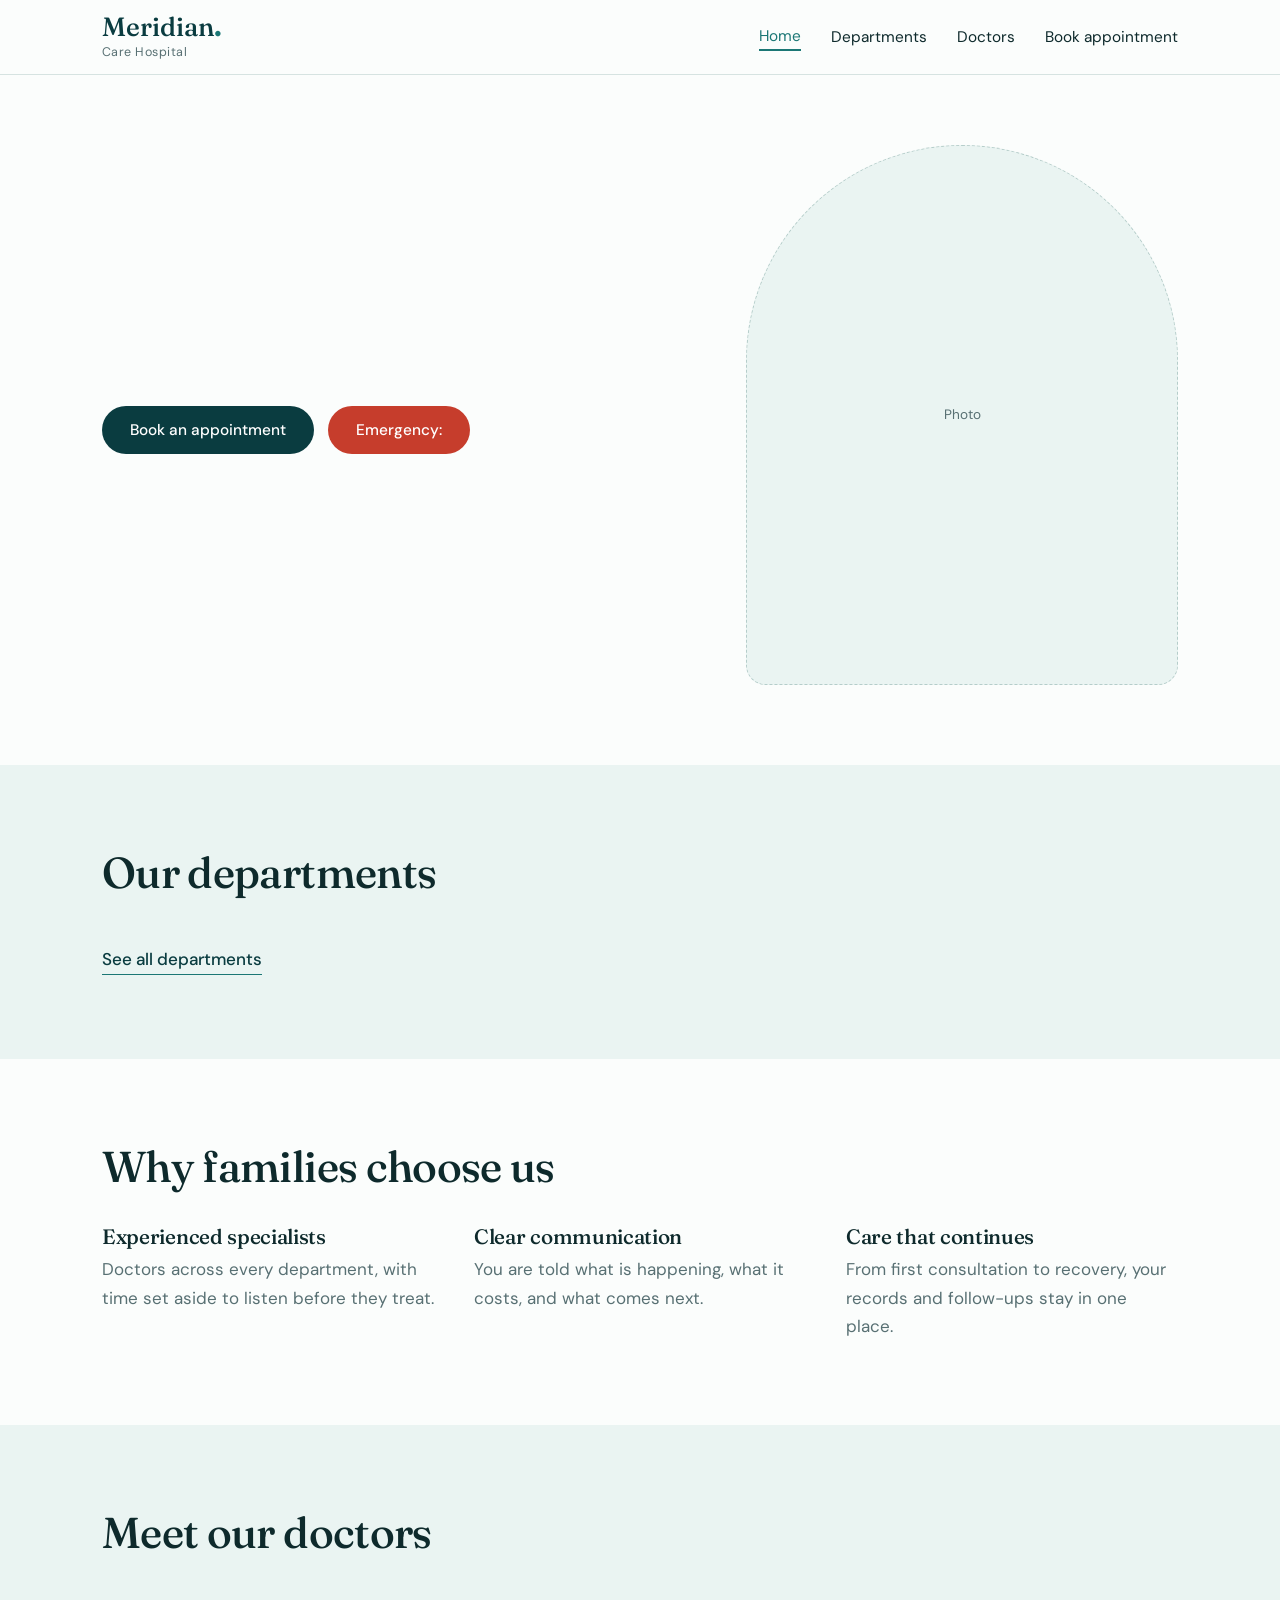
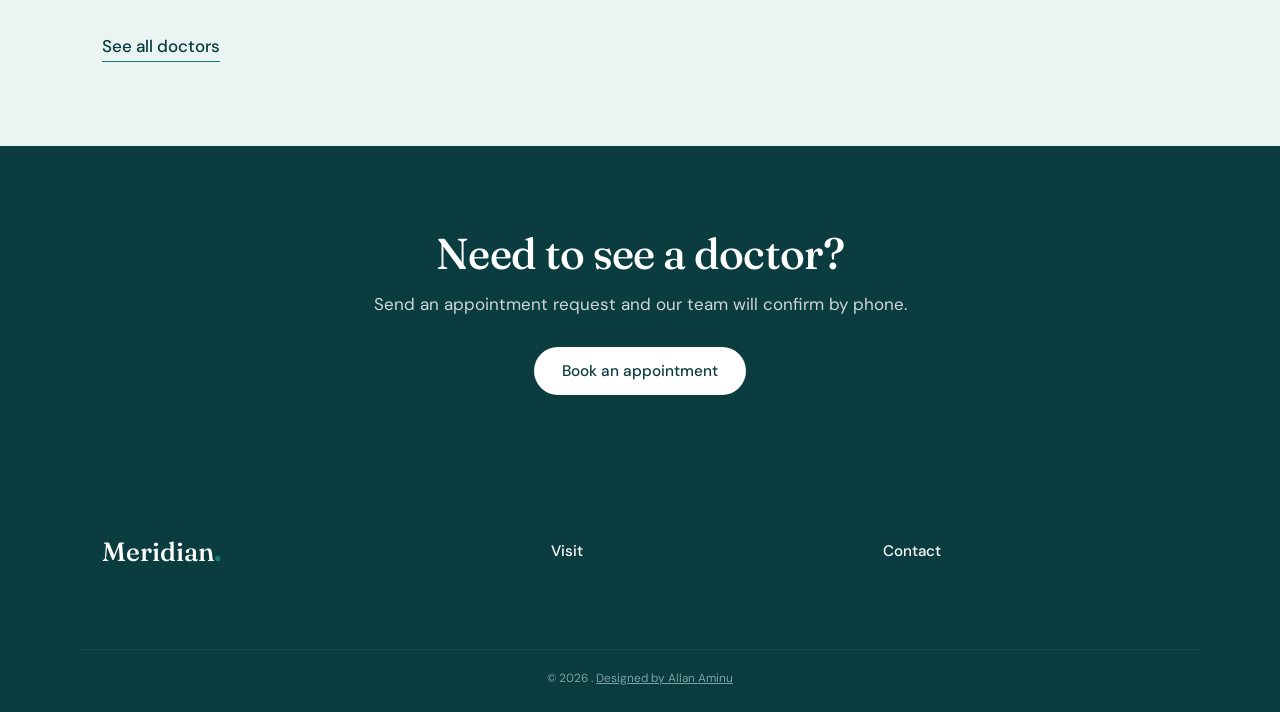
==== index.html @ 2beaf829 "Add files via upload" ====
<!doctype html><html lang="en"><head><meta charset="utf-8"><meta name="viewport" content="width=device-width,initial-scale=1"><title>Meridian Care Hospital</title><link rel="preconnect" href="https://fonts.googleapis.com"><link href="https://fonts.googleapis.com/css2?family=DM+Sans:wght@400;500&family=Fraunces:wght@400;500&display=swap" rel="stylesheet"><link rel="stylesheet" href="style.css"></head><body data-p="home"><header id="h"></header><section class="w hero"><div><h1 id="hl"></h1><p class="lead" id="st"></p><div class="row"><a class="btn" href="contact.html">Book an appointment</a><a class="btn r" id="em" href="#"></a></div></div><div id="hi"></div></section>
<section class="sec alt"><div class="w"><h2>Our departments</h2><div class="lst" id="dep"></div><p style="margin-top:26px"><a class="lk" href="departments.html">See all departments</a></p></div></section>
<section class="sec"><div class="w"><h2>Why families choose us</h2><div class="why"><div><h3>Experienced specialists</h3><p>Doctors across every department, with time set aside to listen before they treat.</p></div><div><h3>Clear communication</h3><p>You are told what is happening, what it costs, and what comes next.</p></div><div><h3>Care that continues</h3><p>From first consultation to recovery, your records and follow-ups stay in one place.</p></div></div></div></section>
<section class="sec alt"><div class="w"><h2>Meet our doctors</h2><div class="g" id="doc"></div><p style="margin-top:26px"><a class="lk" href="doctors.html">See all doctors</a></p></div></section>
<section class="sec band"><div class="w"><h2>Need to see a doctor?</h2><p>Send an appointment request and our team will confirm by phone.</p><a class="btn" style="background:#fff;color:var(--deep)" href="contact.html">Book an appointment</a></div></section><footer id="f"></footer><script src="app.js"></script></body></html>
---- style.css ----
:root{--ink:#0e2a2c;--mut:#587073;--sea:#1b7775;--deep:#0a3c40;--mist:#eaf4f2;--line:#d6e3e1;--red:#c63d2c}
*{box-sizing:border-box;margin:0}
body{font:17px/1.7 'DM Sans',system-ui,sans-serif;color:var(--ink);background:#fbfdfc}
h1,h2,h3{font-family:Fraunces,Georgia,serif;font-weight:500;line-height:1.12;letter-spacing:-.015em}
h1{font-size:clamp(2.5rem,6.2vw,4.4rem)}h2{font-size:clamp(1.8rem,4vw,2.7rem);margin-bottom:34px}h3{font-size:1.3rem;margin-bottom:6px}
a{color:inherit;text-decoration:none}:focus-visible{outline:3px solid var(--sea);outline-offset:3px}
.w{max-width:1120px;margin:auto;padding:0 22px}
header{position:sticky;top:0;z-index:9;background:#fbfdfc;border-bottom:1px solid var(--line)}
.bar{display:flex;align-items:center;justify-content:space-between;height:74px}
.logo{font:500 1.65rem/1 Fraunces,serif;color:var(--deep)}.logo b{color:var(--sea)}.logo small{display:block;font:400 .78rem 'DM Sans';color:var(--mut);margin-top:4px;letter-spacing:.04em}
nav{display:flex;gap:30px;align-items:center;font-size:.96rem}nav a.on{color:var(--sea);border-bottom:2px solid var(--sea)}nav a:hover{color:var(--sea)}
.mb{display:none;background:none;border:1px solid var(--line);border-radius:99px;padding:8px 18px;font:inherit;cursor:pointer}
.btn{display:inline-block;padding:14px 28px;border-radius:99px;background:var(--deep);color:#fff;font:500 .96rem 'DM Sans';border:0;cursor:pointer}
.btn:hover{background:var(--sea)}.btn.o{background:none;color:var(--deep);border:1.5px solid var(--deep)}.btn.o:hover{background:var(--deep);color:#fff}.btn.r{background:var(--red)}
.row{display:flex;gap:14px;flex-wrap:wrap;margin-top:30px}
.hero{display:grid;grid-template-columns:1.15fr .85fr;gap:60px;align-items:center;padding:70px 22px 80px}
.lead{font-size:1.2rem;color:var(--mut);max-width:34em;margin-top:22px}
.hi{width:100%;aspect-ratio:4/5;object-fit:cover;border-radius:240px 240px 22px 22px;display:block}
.ph{display:grid;place-items:center;background:var(--mist);color:var(--mut);font-size:.85rem;border:1px dashed #b5cdca;aspect-ratio:4/3;width:100%}
.ph.hi{aspect-ratio:4/5}
.sec{padding:84px 0}.alt{background:var(--mist)}
.lst a{display:grid;grid-template-columns:1fr 1.5fr auto;gap:28px;align-items:center;padding:24px 8px;border-top:1px solid var(--line)}
.lst a:last-child{border-bottom:1px solid var(--line)}.lst a:hover{background:#fff}
.lst h3{margin:0}.lst p{color:var(--mut)}.lst span{color:var(--sea);font-weight:500}
.lst img{width:64px;height:64px;object-fit:cover;border-radius:50%;margin-right:16px;vertical-align:middle}
.g{display:grid;gap:26px;grid-template-columns:repeat(auto-fill,minmax(250px,1fr))}
.dr{background:#fff;border-radius:22px 22px 8px 8px;overflow:hidden;border:1px solid var(--line)}
.dr img,.dr .ph{aspect-ratio:1/1;object-fit:cover;display:block;border:0;border-bottom:1px solid var(--line)}
.dr .b{padding:20px 22px 24px}.t{color:var(--sea);font-weight:500;margin-bottom:8px}.fee{margin-top:10px;font-size:.92rem}
.lk{display:inline-block;margin-top:14px;color:var(--deep);font-weight:500;border-bottom:1.5px solid var(--sea)}
.why{display:grid;grid-template-columns:repeat(auto-fit,minmax(240px,1fr));gap:40px}.why p{color:var(--mut)}
.band{background:var(--deep);color:#fff;text-align:center}.band h2{margin-bottom:12px}.band p{opacity:.8;margin-bottom:28px}
.top{background:var(--mist);padding:64px 0 52px}.top h1{font-size:clamp(2.2rem,5vw,3.4rem)}.top p{color:var(--mut);margin-top:12px;max-width:36em}
.two{display:grid;grid-template-columns:1.2fr .8fr;gap:56px}
.fm label{display:block;font-size:.88rem;color:var(--mut);margin-bottom:16px}
.fm input,.fm select,.fm textarea{display:block;width:100%;margin-top:6px;padding:13px 15px;border:1px solid var(--line);border-radius:12px;font:inherit;color:var(--ink);background:#fff}
.ci p{margin-bottom:18px}.ci b{display:block;font-weight:500;color:var(--sea)}
footer{background:var(--deep);color:#cfe3e1;padding:60px 0 24px;font-size:.95rem}
.fg{display:grid;grid-template-columns:1.4fr 1fr 1fr;gap:36px}footer h4{color:#fff;font-weight:500;margin-bottom:10px}footer .logo{color:#fff}
.cr{font-size:.74rem;opacity:.6;text-align:center;margin-top:40px;padding-top:18px;border-top:1px solid rgba(255,255,255,.14)}.cr a{text-decoration:underline}
@media(max-width:820px){.mb{display:block}nav{display:none;position:absolute;top:74px;left:0;right:0;background:#fbfdfc;flex-direction:column;align-items:flex-start;padding:22px;border-bottom:1px solid var(--line)}nav.open{display:flex}
.hero,.two,.fg{grid-template-columns:1fr}.hero{padding-top:44px;gap:40px}.lst a{grid-template-columns:1fr;gap:6px}.sec{padding:60px 0}}
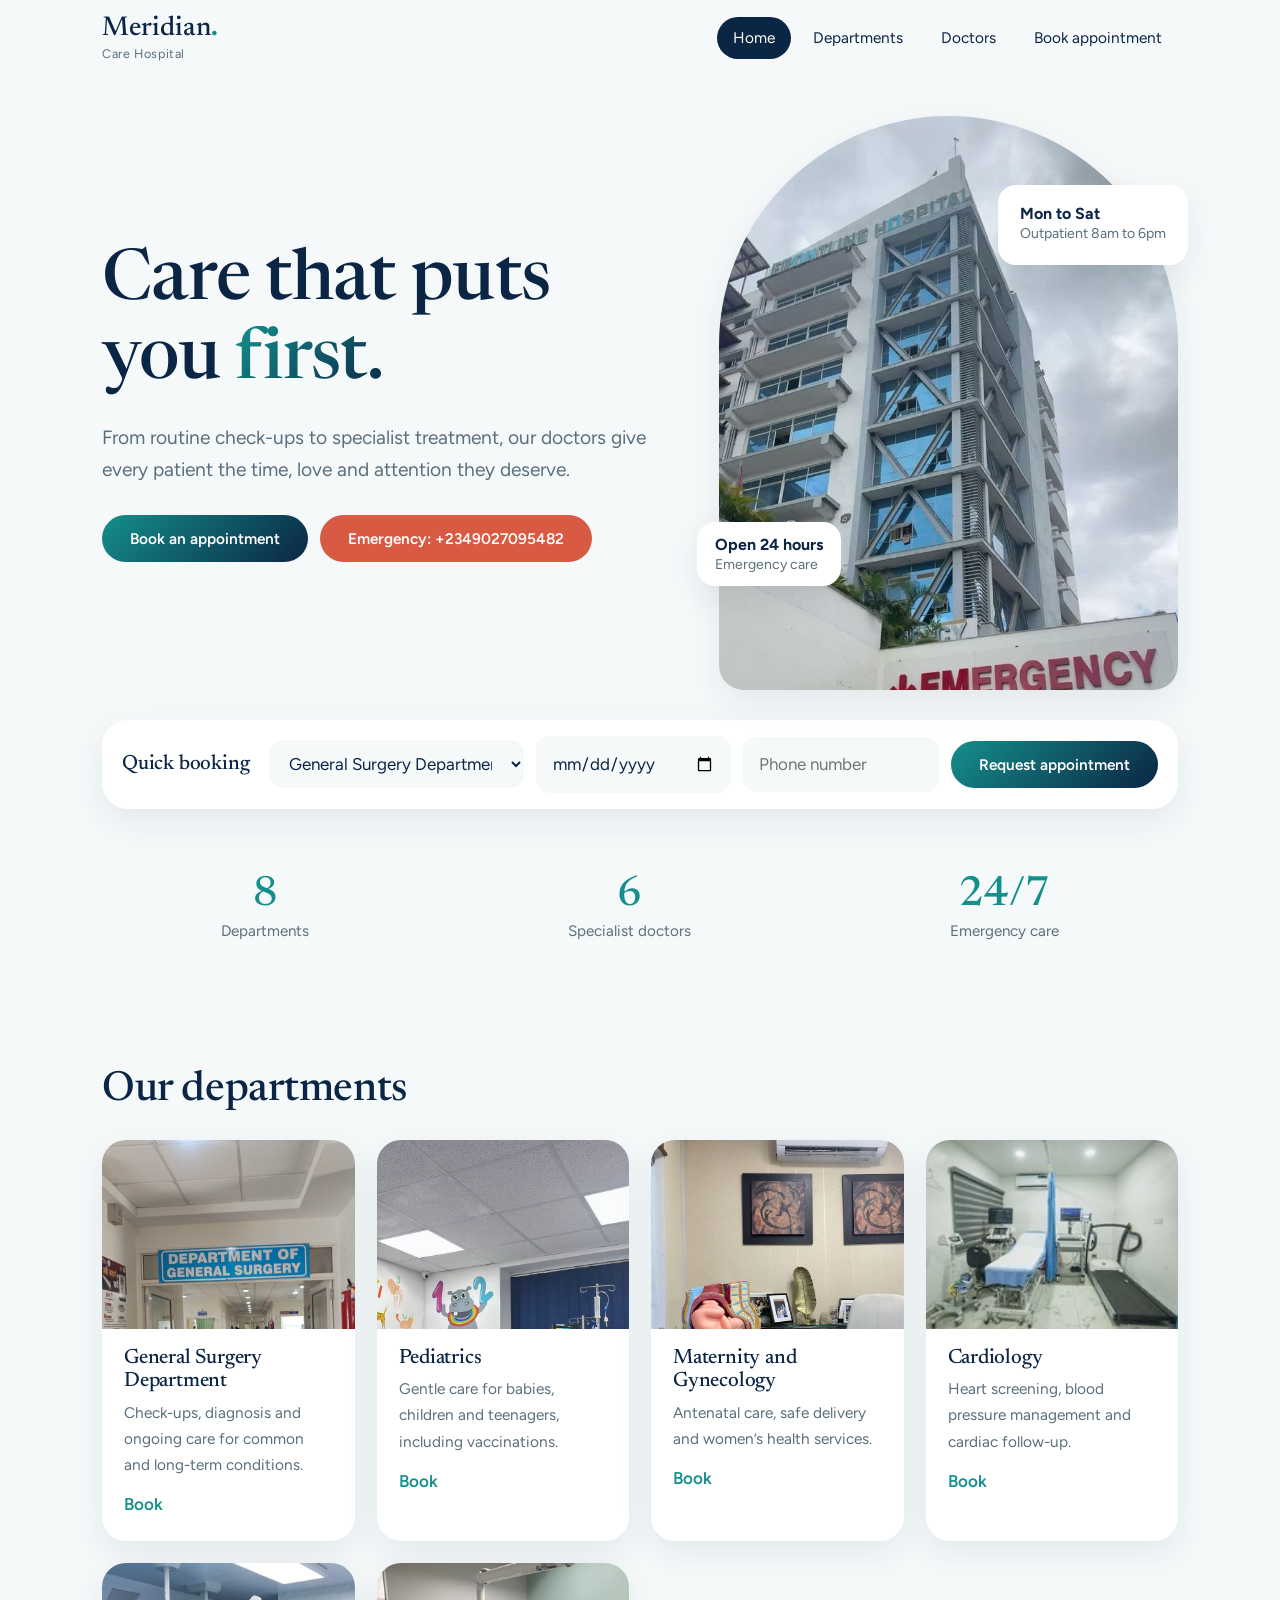
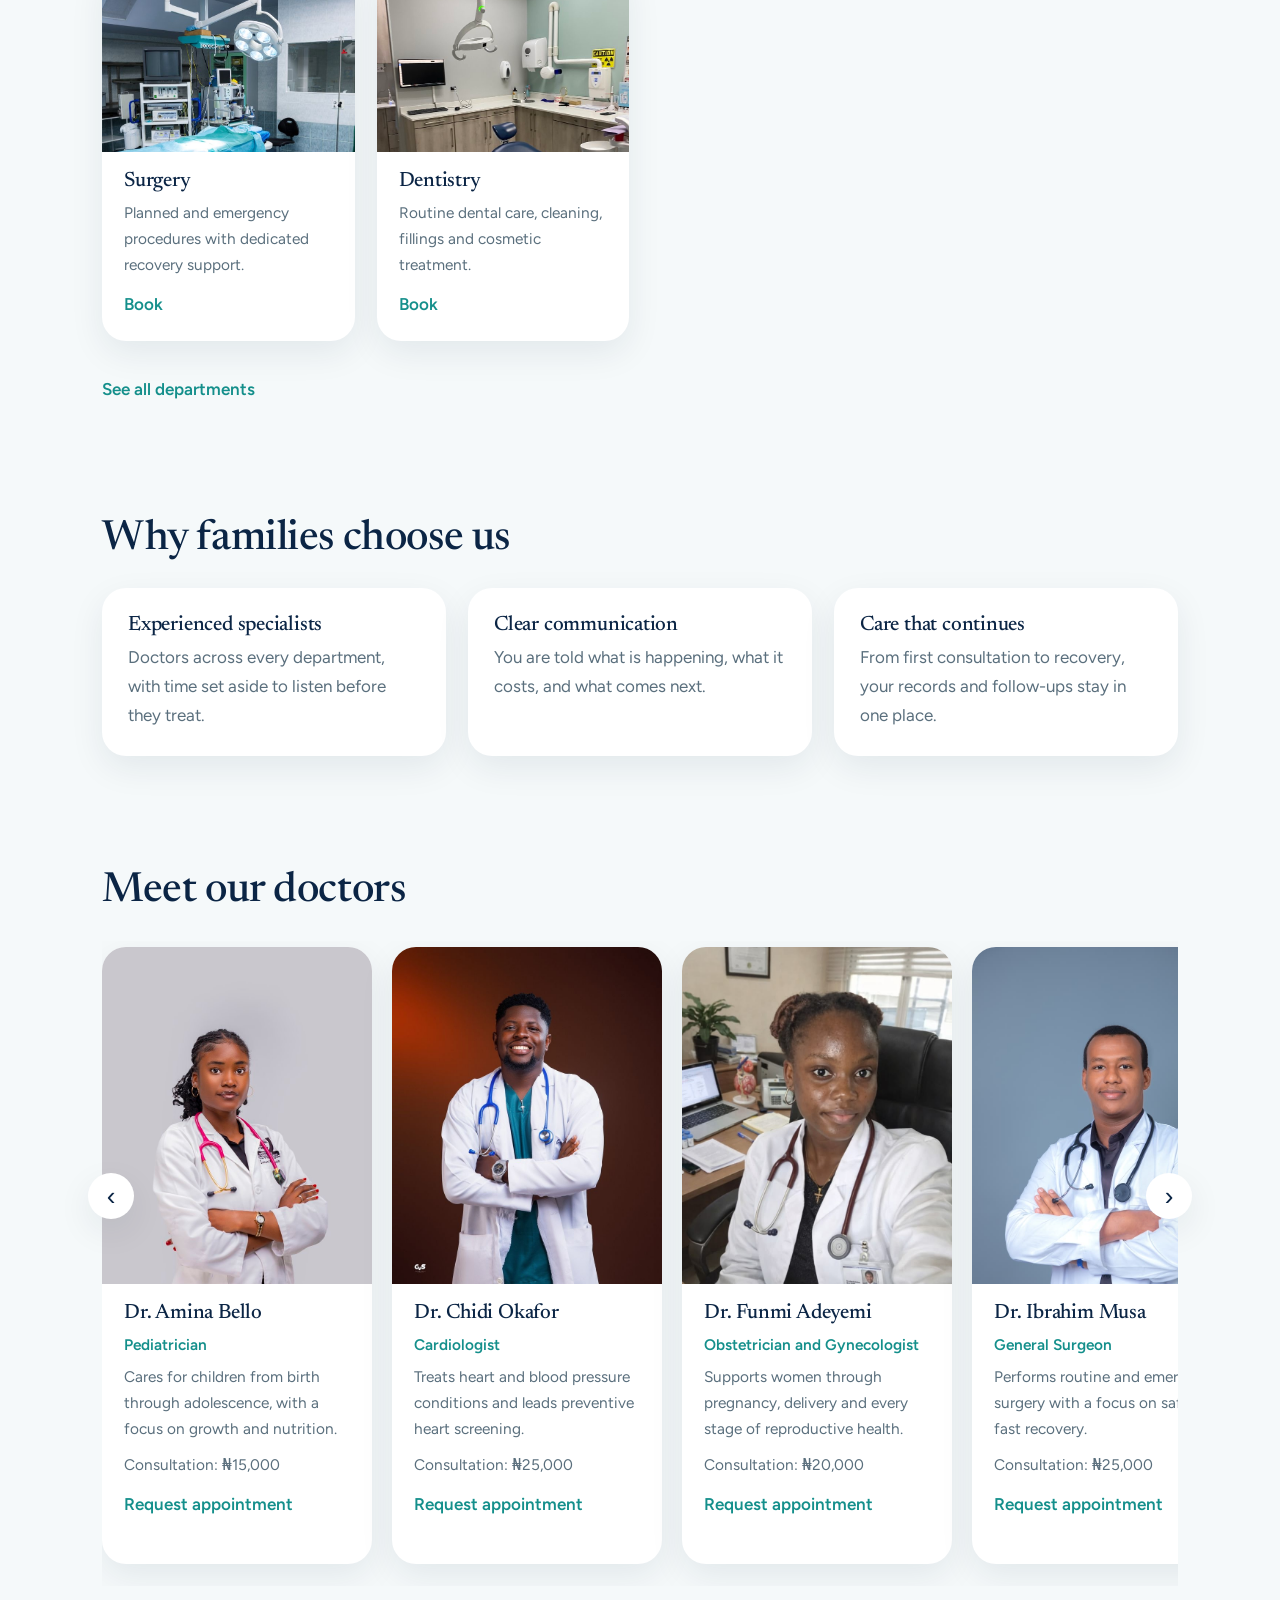
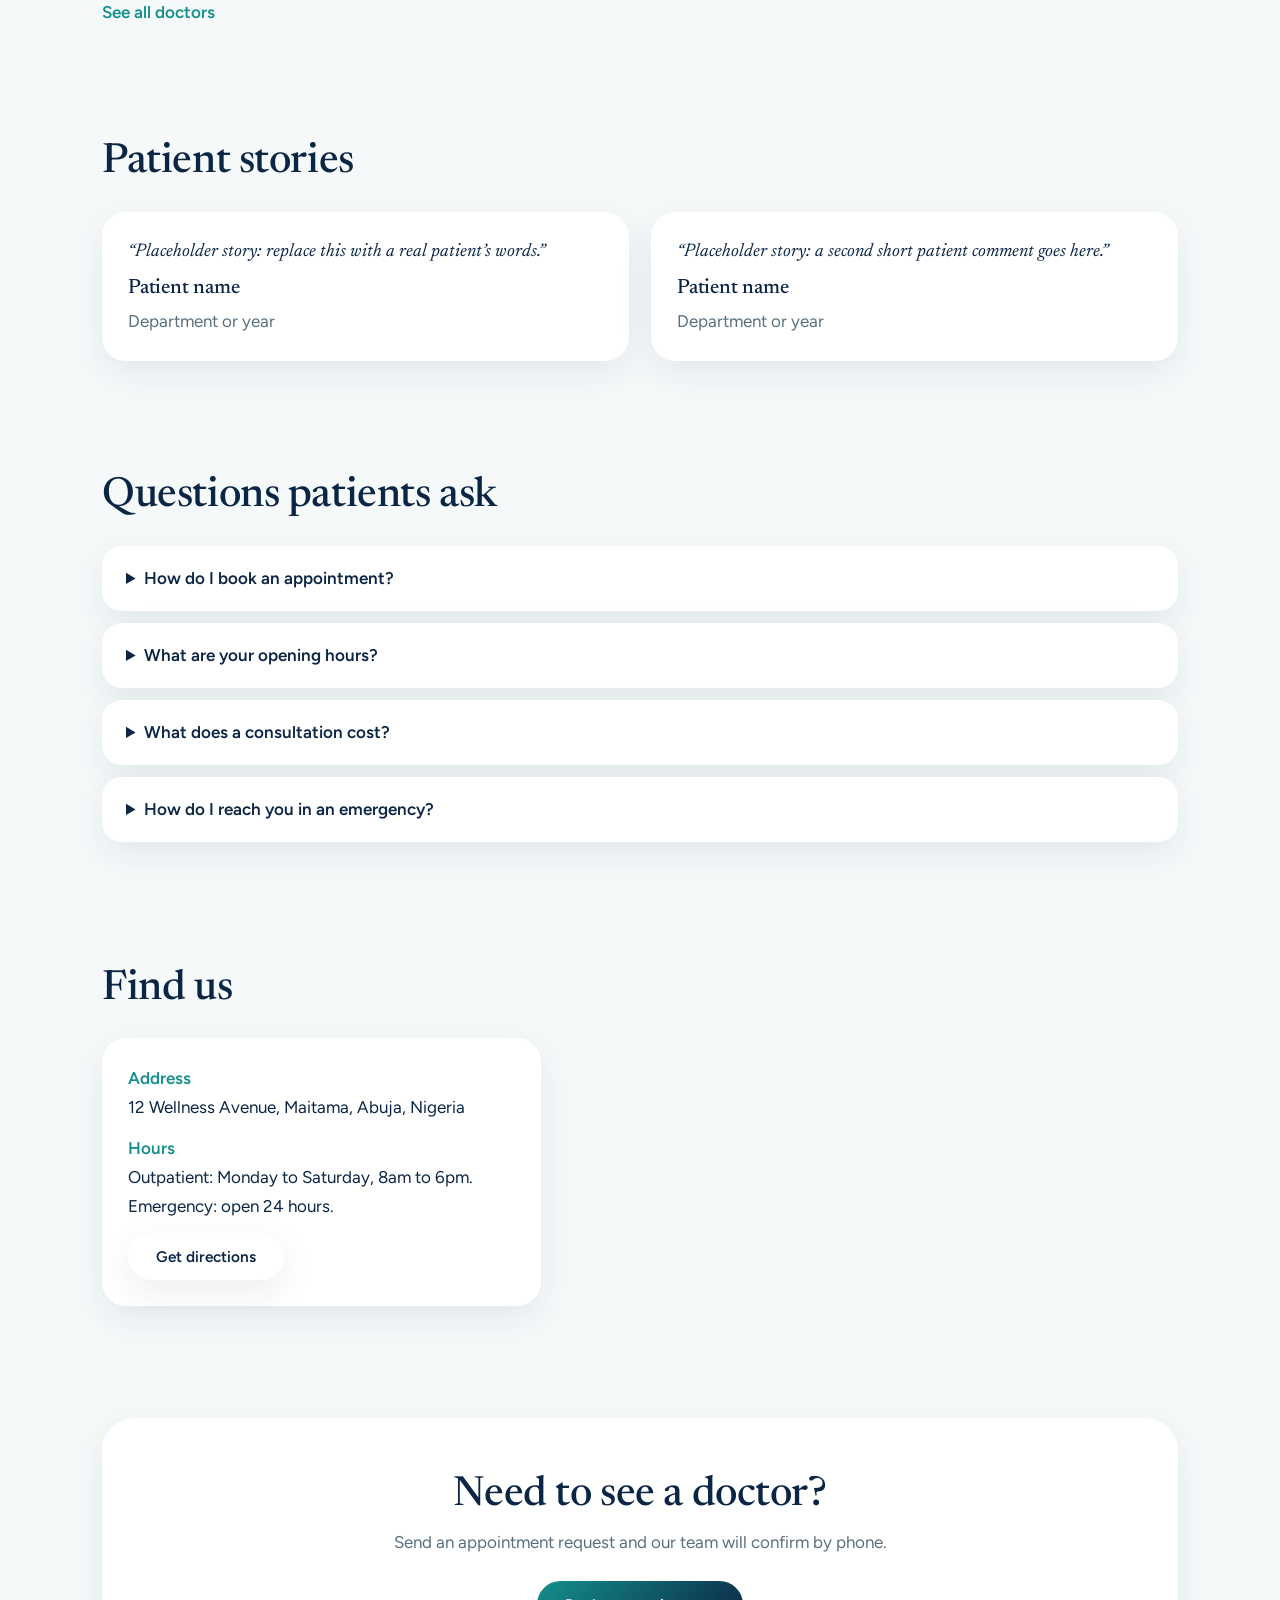
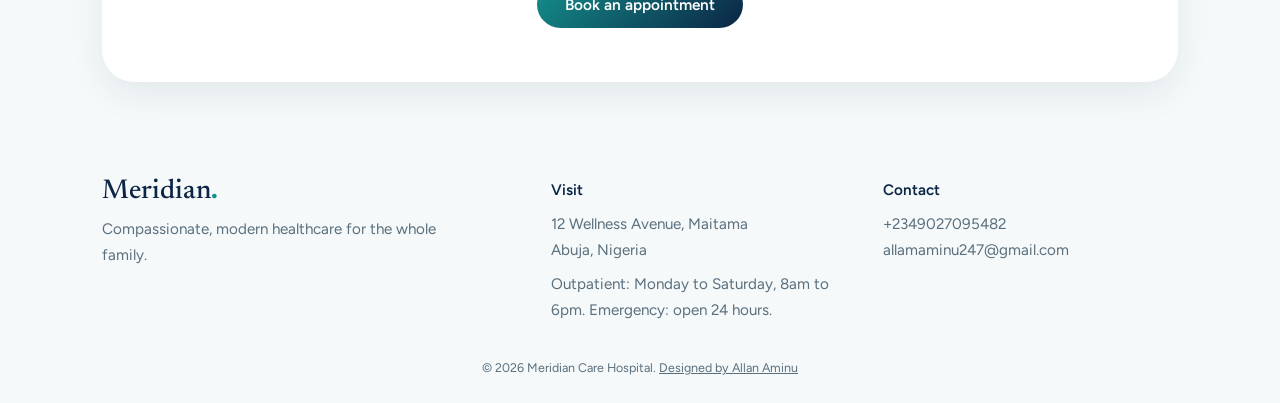
==== commit a329ccab: "Add files via upload" ====
--- a/index.html
+++ b/index.html
@@ -1,5 +1 @@
-<!doctype html><html lang="en"><head><meta charset="utf-8"><meta name="viewport" content="width=device-width,initial-scale=1"><title>Meridian Care Hospital</title><link rel="preconnect" href="https://fonts.googleapis.com"><link href="https://fonts.googleapis.com/css2?family=DM+Sans:wght@400;500&family=Fraunces:wght@400;500&display=swap" rel="stylesheet"><link rel="stylesheet" href="style.css"></head><body data-p="home"><header id="h"></header><section class="w hero"><div><h1 id="hl"></h1><p class="lead" id="st"></p><div class="row"><a class="btn" href="contact.html">Book an appointment</a><a class="btn r" id="em" href="#"></a></div></div><div id="hi"></div></section>
-<section class="sec alt"><div class="w"><h2>Our departments</h2><div class="lst" id="dep"></div><p style="margin-top:26px"><a class="lk" href="departments.html">See all departments</a></p></div></section>
-<section class="sec"><div class="w"><h2>Why families choose us</h2><div class="why"><div><h3>Experienced specialists</h3><p>Doctors across every department, with time set aside to listen before they treat.</p></div><div><h3>Clear communication</h3><p>You are told what is happening, what it costs, and what comes next.</p></div><div><h3>Care that continues</h3><p>From first consultation to recovery, your records and follow-ups stay in one place.</p></div></div></div></section>
-<section class="sec alt"><div class="w"><h2>Meet our doctors</h2><div class="g" id="doc"></div><p style="margin-top:26px"><a class="lk" href="doctors.html">See all doctors</a></p></div></section>
-<section class="sec band"><div class="w"><h2>Need to see a doctor?</h2><p>Send an appointment request and our team will confirm by phone.</p><a class="btn" style="background:#fff;color:var(--deep)" href="contact.html">Book an appointment</a></div></section><footer id="f"></footer><script src="app.js"></script></body></html>
+<!doctype html><html lang="en"><head><meta charset="utf-8"><meta name="viewport" content="width=device-width,initial-scale=1"><title>Meridian Care Hospital</title><link rel="preconnect" href="https://fonts.googleapis.com"><link href="https://fonts.googleapis.com/css2?family=Figtree:wght@400;500;600&family=Newsreader:opsz,wght@6..72,400;500&display=swap" rel="stylesheet"><link rel="stylesheet" href="style.css"></head><body data-p="home"><header id="h"></header><main id="m"></main><footer id="f"></footer><script src="app.js"></script></body></html>
--- a/style.css
+++ b/style.css
@@ -1,42 +1,46 @@
-:root{--ink:#0e2a2c;--mut:#587073;--sea:#1b7775;--deep:#0a3c40;--mist:#eaf4f2;--line:#d6e3e1;--red:#c63d2c}
-*{box-sizing:border-box;margin:0}
-body{font:17px/1.7 'DM Sans',system-ui,sans-serif;color:var(--ink);background:#fbfdfc}
-h1,h2,h3{font-family:Fraunces,Georgia,serif;font-weight:500;line-height:1.12;letter-spacing:-.015em}
-h1{font-size:clamp(2.5rem,6.2vw,4.4rem)}h2{font-size:clamp(1.8rem,4vw,2.7rem);margin-bottom:34px}h3{font-size:1.3rem;margin-bottom:6px}
-a{color:inherit;text-decoration:none}:focus-visible{outline:3px solid var(--sea);outline-offset:3px}
+:root{--navy:#0b2545;--teal:#148f8b;--coral:#d95a43;--bg:#f5f9fa;--mut:#5a6f7d;--sh:0 12px 34px rgba(11,37,69,.08)}
+*{box-sizing:border-box;margin:0}html{scroll-behavior:smooth}
+body{font:17px/1.7 Figtree,system-ui,sans-serif;color:var(--navy);background:var(--bg);opacity:0;transition:opacity .6s}body.ok{opacity:1}
+h1,h2,h3{font-family:Newsreader,Georgia,serif;font-weight:500;line-height:1.12;letter-spacing:-.01em}
+h1{font-size:clamp(2.5rem,6vw,4.4rem)}h2{font-size:clamp(1.8rem,3.8vw,2.6rem);margin-bottom:26px}h3{font-size:1.3rem;margin-bottom:6px}
+h1 em{font-style:normal;background:linear-gradient(135deg,var(--teal),var(--navy));-webkit-background-clip:text;background-clip:text;color:transparent}
+a{color:inherit;text-decoration:none}:focus-visible{outline:3px solid var(--teal);outline-offset:3px}
 .w{max-width:1120px;margin:auto;padding:0 22px}
-header{position:sticky;top:0;z-index:9;background:#fbfdfc;border-bottom:1px solid var(--line)}
-.bar{display:flex;align-items:center;justify-content:space-between;height:74px}
-.logo{font:500 1.65rem/1 Fraunces,serif;color:var(--deep)}.logo b{color:var(--sea)}.logo small{display:block;font:400 .78rem 'DM Sans';color:var(--mut);margin-top:4px;letter-spacing:.04em}
-nav{display:flex;gap:30px;align-items:center;font-size:.96rem}nav a.on{color:var(--sea);border-bottom:2px solid var(--sea)}nav a:hover{color:var(--sea)}
-.mb{display:none;background:none;border:1px solid var(--line);border-radius:99px;padding:8px 18px;font:inherit;cursor:pointer}
-.btn{display:inline-block;padding:14px 28px;border-radius:99px;background:var(--deep);color:#fff;font:500 .96rem 'DM Sans';border:0;cursor:pointer}
-.btn:hover{background:var(--sea)}.btn.o{background:none;color:var(--deep);border:1.5px solid var(--deep)}.btn.o:hover{background:var(--deep);color:#fff}.btn.r{background:var(--red)}
-.row{display:flex;gap:14px;flex-wrap:wrap;margin-top:30px}
-.hero{display:grid;grid-template-columns:1.15fr .85fr;gap:60px;align-items:center;padding:70px 22px 80px}
-.lead{font-size:1.2rem;color:var(--mut);max-width:34em;margin-top:22px}
-.hi{width:100%;aspect-ratio:4/5;object-fit:cover;border-radius:240px 240px 22px 22px;display:block}
-.ph{display:grid;place-items:center;background:var(--mist);color:var(--mut);font-size:.85rem;border:1px dashed #b5cdca;aspect-ratio:4/3;width:100%}
-.ph.hi{aspect-ratio:4/5}
-.sec{padding:84px 0}.alt{background:var(--mist)}
-.lst a{display:grid;grid-template-columns:1fr 1.5fr auto;gap:28px;align-items:center;padding:24px 8px;border-top:1px solid var(--line)}
-.lst a:last-child{border-bottom:1px solid var(--line)}.lst a:hover{background:#fff}
-.lst h3{margin:0}.lst p{color:var(--mut)}.lst span{color:var(--sea);font-weight:500}
-.lst img{width:64px;height:64px;object-fit:cover;border-radius:50%;margin-right:16px;vertical-align:middle}
-.g{display:grid;gap:26px;grid-template-columns:repeat(auto-fill,minmax(250px,1fr))}
-.dr{background:#fff;border-radius:22px 22px 8px 8px;overflow:hidden;border:1px solid var(--line)}
-.dr img,.dr .ph{aspect-ratio:1/1;object-fit:cover;display:block;border:0;border-bottom:1px solid var(--line)}
-.dr .b{padding:20px 22px 24px}.t{color:var(--sea);font-weight:500;margin-bottom:8px}.fee{margin-top:10px;font-size:.92rem}
-.lk{display:inline-block;margin-top:14px;color:var(--deep);font-weight:500;border-bottom:1.5px solid var(--sea)}
-.why{display:grid;grid-template-columns:repeat(auto-fit,minmax(240px,1fr));gap:40px}.why p{color:var(--mut)}
-.band{background:var(--deep);color:#fff;text-align:center}.band h2{margin-bottom:12px}.band p{opacity:.8;margin-bottom:28px}
-.top{background:var(--mist);padding:64px 0 52px}.top h1{font-size:clamp(2.2rem,5vw,3.4rem)}.top p{color:var(--mut);margin-top:12px;max-width:36em}
-.two{display:grid;grid-template-columns:1.2fr .8fr;gap:56px}
-.fm label{display:block;font-size:.88rem;color:var(--mut);margin-bottom:16px}
-.fm input,.fm select,.fm textarea{display:block;width:100%;margin-top:6px;padding:13px 15px;border:1px solid var(--line);border-radius:12px;font:inherit;color:var(--ink);background:#fff}
-.ci p{margin-bottom:18px}.ci b{display:block;font-weight:500;color:var(--sea)}
-footer{background:var(--deep);color:#cfe3e1;padding:60px 0 24px;font-size:.95rem}
-.fg{display:grid;grid-template-columns:1.4fr 1fr 1fr;gap:36px}footer h4{color:#fff;font-weight:500;margin-bottom:10px}footer .logo{color:#fff}
-.cr{font-size:.74rem;opacity:.6;text-align:center;margin-top:40px;padding-top:18px;border-top:1px solid rgba(255,255,255,.14)}.cr a{text-decoration:underline}
-@media(max-width:820px){.mb{display:block}nav{display:none;position:absolute;top:74px;left:0;right:0;background:#fbfdfc;flex-direction:column;align-items:flex-start;padding:22px;border-bottom:1px solid var(--line)}nav.open{display:flex}
-.hero,.two,.fg{grid-template-columns:1fr}.hero{padding-top:44px;gap:40px}.lst a{grid-template-columns:1fr;gap:6px}.sec{padding:60px 0}}
+header{position:sticky;top:0;z-index:9;background:var(--bg)}
+.bar{display:flex;align-items:center;justify-content:space-between;height:76px}
+.logo{font:500 1.7rem/1 Newsreader,serif}.logo b{color:var(--teal)}.logo small{display:block;font:400 .78rem Figtree;color:var(--mut);margin-top:4px;letter-spacing:.05em}
+nav{display:flex;gap:6px;align-items:center;font-size:.96rem}nav a{padding:8px 16px;border-radius:99px;transition:.25s}nav a:hover{background:rgba(20,143,139,.1)}nav a.on{background:var(--navy);color:#fff}
+.mb{display:none;background:#fff;border:0;box-shadow:var(--sh);border-radius:99px;padding:9px 20px;font:inherit;cursor:pointer;color:var(--navy)}
+.btn{display:inline-block;padding:14px 28px;border-radius:99px;background:linear-gradient(135deg,var(--teal),var(--navy));color:#fff;font:600 .96rem Figtree;border:0;cursor:pointer;transition:transform .25s,box-shadow .25s}
+.btn:hover{transform:translateY(-2px);box-shadow:0 10px 24px rgba(11,37,69,.22)}.btn.o{background:#fff;color:var(--navy);box-shadow:var(--sh)}.btn.r{background:var(--coral)}
+.row{display:flex;gap:12px;flex-wrap:wrap;margin-top:28px}
+.hero{display:grid;grid-template-columns:1.1fr .9fr;gap:56px;align-items:center;padding-top:40px;padding-bottom:30px}
+.lead{font-size:1.2rem;color:var(--mut);max-width:32em;margin-top:20px}
+.hw{position:relative}.hi{width:100%;aspect-ratio:4/5;object-fit:cover;border-radius:240px 240px 26px 26px;display:block;box-shadow:var(--sh)}
+.fc{position:absolute;background:#fff;border-radius:18px;padding:12px 18px;box-shadow:var(--sh);font-size:.88rem;line-height:1.35;animation:fl 6s ease-in-out infinite}.fc b{display:block;font-size:1rem}.fc span{color:var(--mut)}.fc.a{left:-22px;bottom:18%}.fc.b{right:-10px;top:12%;animation-delay:-3s}
+@keyframes fl{50%{transform:translateY(-8px)}}
+.ph{display:grid;place-items:center;background:linear-gradient(135deg,#e2f0f0,#dbe6f0);color:var(--teal);font:500 2.2rem Newsreader,serif}.ph.hi{aspect-ratio:4/5;border-radius:240px 240px 26px 26px}
+.qb{display:grid;grid-template-columns:auto 1.3fr 1fr 1fr auto;gap:12px;align-items:center;background:#fff;border-radius:26px;box-shadow:var(--sh);padding:16px 20px}.qb h3{margin:0;padding-right:8px}
+.qb select,.qb input,.fm input,.fm select,.fm textarea{width:100%;padding:13px 16px;border:0;border-radius:14px;background:var(--bg);font:inherit;color:var(--navy)}
+.stats{display:flex;justify-content:space-around;gap:20px;flex-wrap:wrap;text-align:center;padding:10px 0}.stats b{display:block;font:500 2.6rem/1 Newsreader,serif;color:var(--teal)}.stats span{color:var(--mut);font-size:.95rem}
+.sec{padding:56px 0}.top{padding:40px 22px 6px}.top h1{font-size:clamp(2.2rem,5vw,3.3rem)}.top p{color:var(--mut);margin-top:10px;max-width:36em}
+.g{display:grid;gap:22px;grid-template-columns:repeat(auto-fill,minmax(250px,1fr))}
+.tile,.dr,.sc{background:#fff;border-radius:24px;overflow:hidden;box-shadow:var(--sh);transition:transform .3s,box-shadow .3s}.tile:hover,.dr:hover{transform:translateY(-5px);box-shadow:0 18px 40px rgba(11,37,69,.12)}
+.tile img,.tile .ph{width:100%;aspect-ratio:4/3;object-fit:cover;display:block}.dr img,.dr .ph{width:100%;aspect-ratio:4/5;object-fit:cover;display:block}
+.b{padding:18px 22px 22px}.b p{color:var(--mut);font-size:.96rem}.t{color:var(--teal)!important;font-weight:600;margin-bottom:6px}.fee{margin-top:10px;font-size:.92rem}
+.lk{display:inline-block;margin-top:12px;color:var(--teal);font-weight:600}
+.cw{position:relative}.cs2{display:flex;gap:20px;overflow-x:auto;scroll-snap-type:x mandatory;scrollbar-width:none;padding:6px 4px 22px}.cs2::-webkit-scrollbar{display:none}.cs2>.dr{flex:0 0 min(270px,76vw);scroll-snap-align:start}
+.ar{position:absolute;top:36%;width:46px;height:46px;border-radius:50%;border:0;background:#fff;box-shadow:var(--sh);color:var(--navy);font-size:26px;cursor:pointer}.ar.l{left:-14px}.ar.r2{right:-14px}
+.why{display:grid;grid-template-columns:repeat(auto-fit,minmax(240px,1fr));gap:22px}.why>div,.sc{padding:26px}.why p,.sc p{color:var(--mut)}.sc q{display:block;font:italic 1.15rem/1.5 Newsreader,serif;margin-bottom:12px;quotes:none}
+.ins{display:flex;flex-wrap:wrap;gap:12px}.ins span{background:#fff;border-radius:99px;padding:10px 22px;box-shadow:var(--sh);font-weight:500}
+details{background:#fff;border-radius:20px;box-shadow:var(--sh);padding:18px 24px;margin-bottom:12px}summary{cursor:pointer;font-weight:600}details p{margin-top:8px;color:var(--mut)}
+.mp{display:grid;grid-template-columns:1fr 1.4fr;gap:22px;align-items:stretch}.mp>div,.mp iframe{background:#fff;border-radius:24px;box-shadow:var(--sh)}.mp>div{padding:26px}.mp iframe{border:0;width:100%;min-height:300px}.mp p{margin-bottom:12px}.mp b{display:block;color:var(--teal);font-weight:600}
+.cta{background:#fff;border-radius:32px;box-shadow:var(--sh);text-align:center;padding:54px 24px}.cta p{color:var(--mut);margin-bottom:24px}.cta h2{margin-bottom:10px}
+.two{display:grid;grid-template-columns:1.2fr .8fr;gap:48px}.fm label{display:block;font-size:.88rem;color:var(--mut);margin-bottom:16px}.fm input,.fm select,.fm textarea{margin-top:6px;background:#fff;box-shadow:var(--sh)}
+.ci p{margin-bottom:18px}.ci b{display:block;font-weight:600;color:var(--teal)}
+footer{padding:40px 0 24px;font-size:.95rem;color:var(--mut)}.fg{display:grid;grid-template-columns:1.4fr 1fr 1fr;gap:36px}footer h4{color:var(--navy);font-weight:600;margin-bottom:8px}footer .logo{color:var(--navy)}
+.cr{font-size:.78rem;text-align:center;margin-top:34px}.cr a{text-decoration:underline}
+.rv{opacity:0;transform:translateY(18px);transition:opacity .7s,transform .7s}.rv.v{opacity:1;transform:none}
+@media(max-width:860px){.mb{display:block}nav{display:none;position:absolute;top:76px;left:12px;right:12px;background:#fff;box-shadow:var(--sh);border-radius:22px;flex-direction:column;align-items:stretch;padding:12px}nav.open{display:flex}
+.hero,.two,.fg,.mp{grid-template-columns:1fr}.hero{gap:34px;padding-top:20px}.fc.a{left:8px}.fc.b{right:8px}.qb{grid-template-columns:1fr}.ar{display:none}.sec{padding:40px 0}}
+@media(prefers-reduced-motion:reduce){*{animation:none!important;transition:none!important}.rv{opacity:1;transform:none}}
